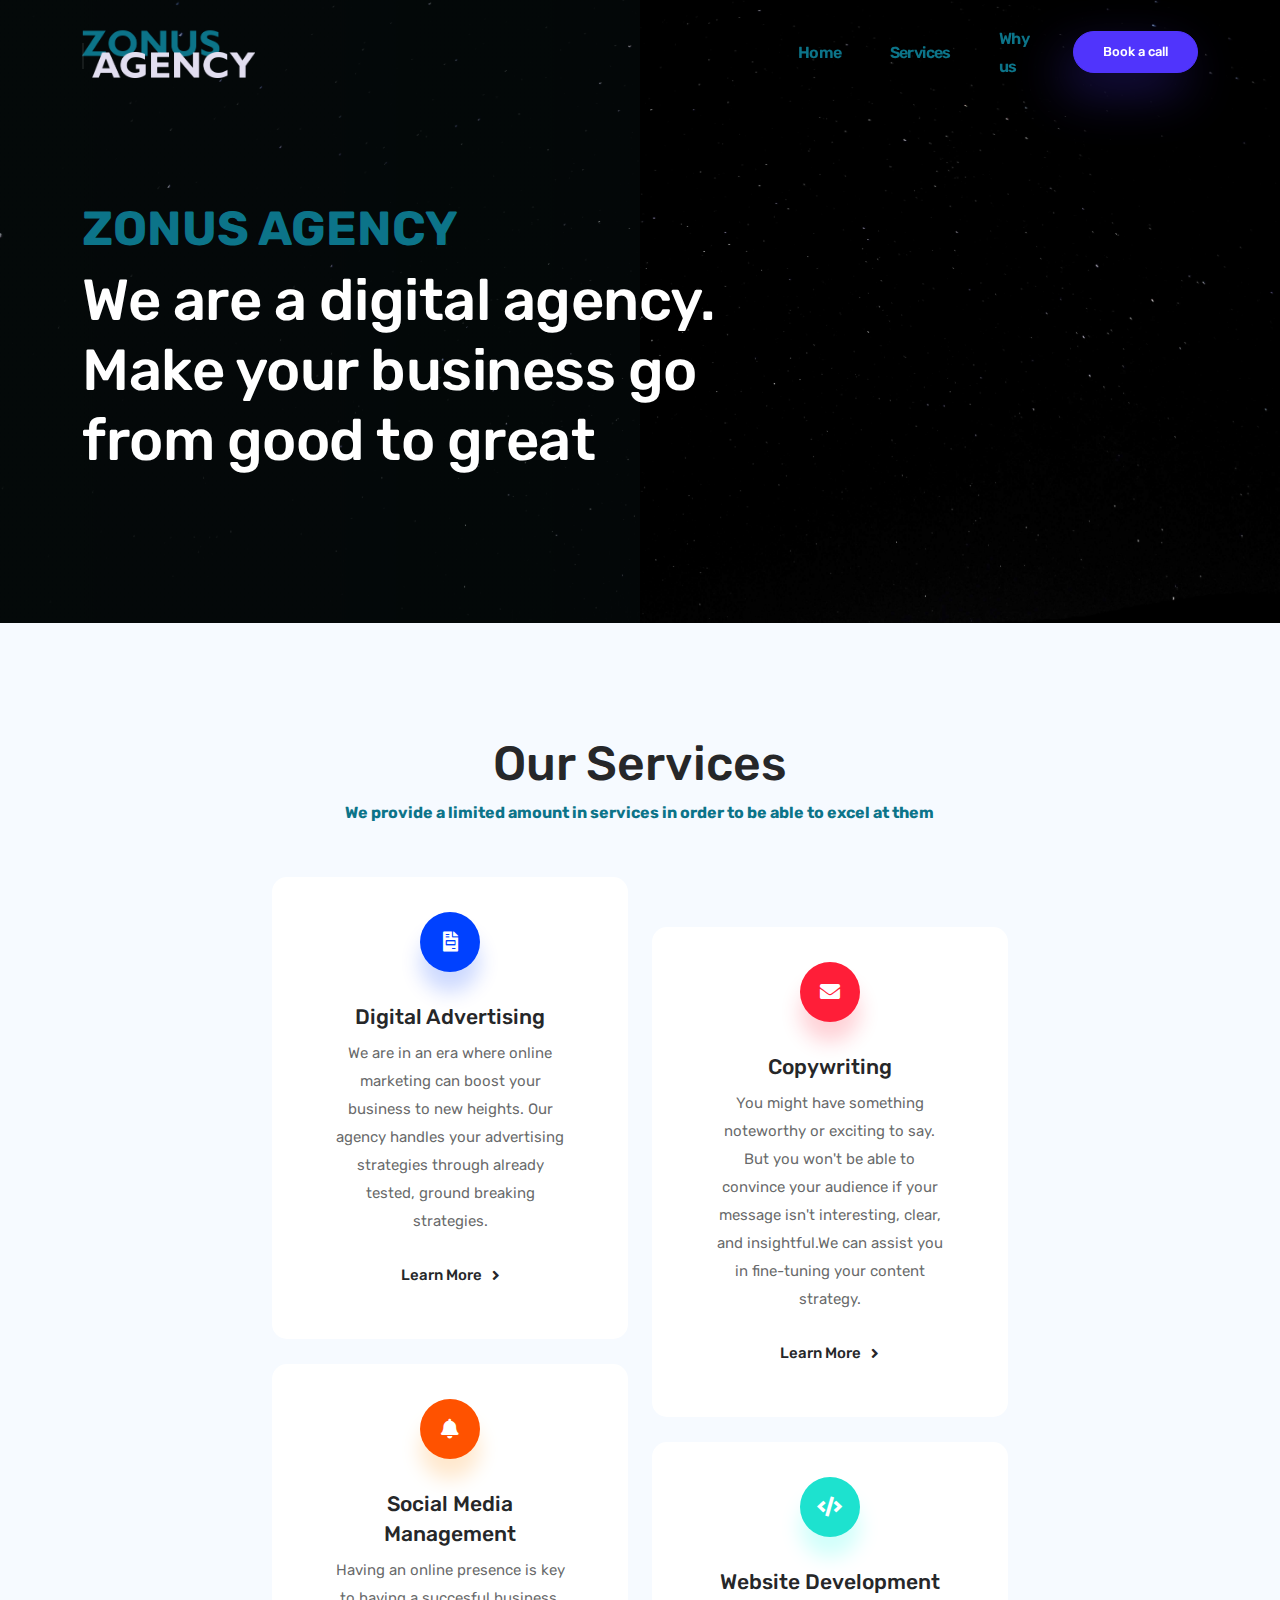
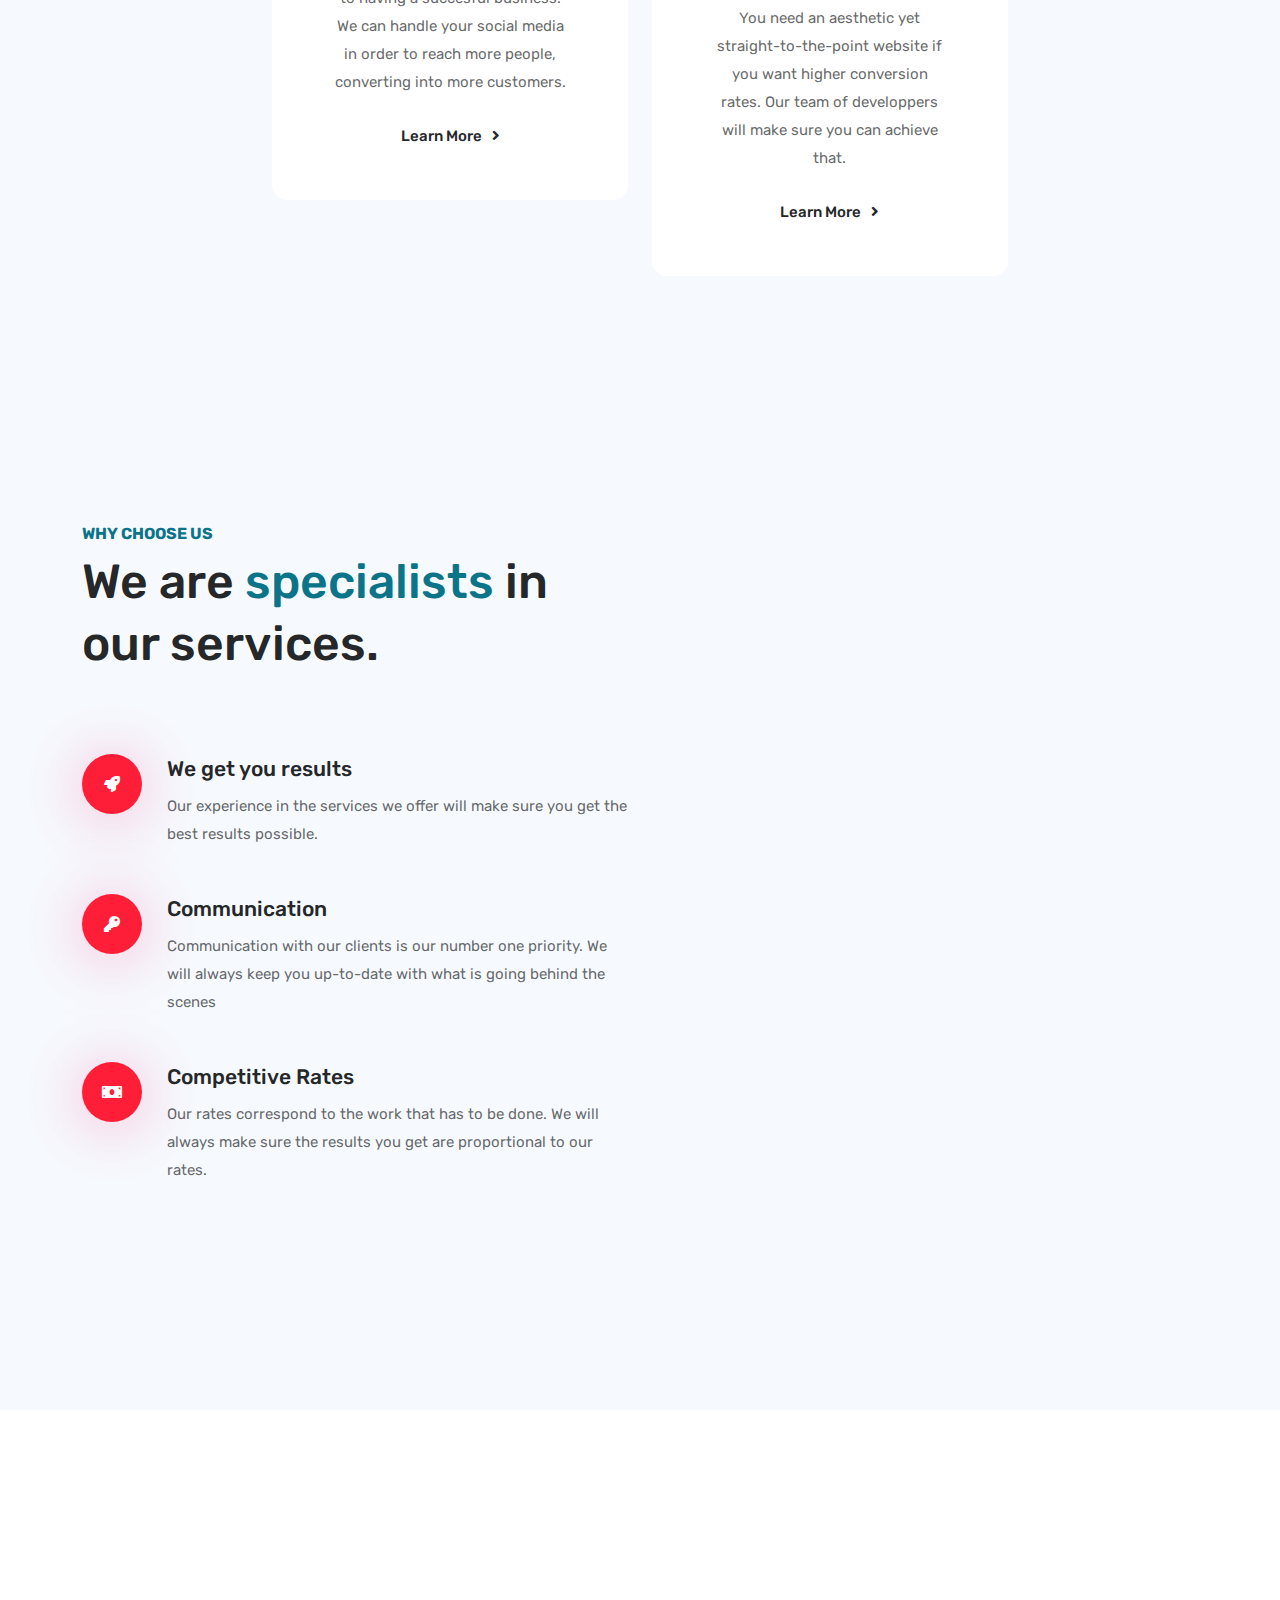
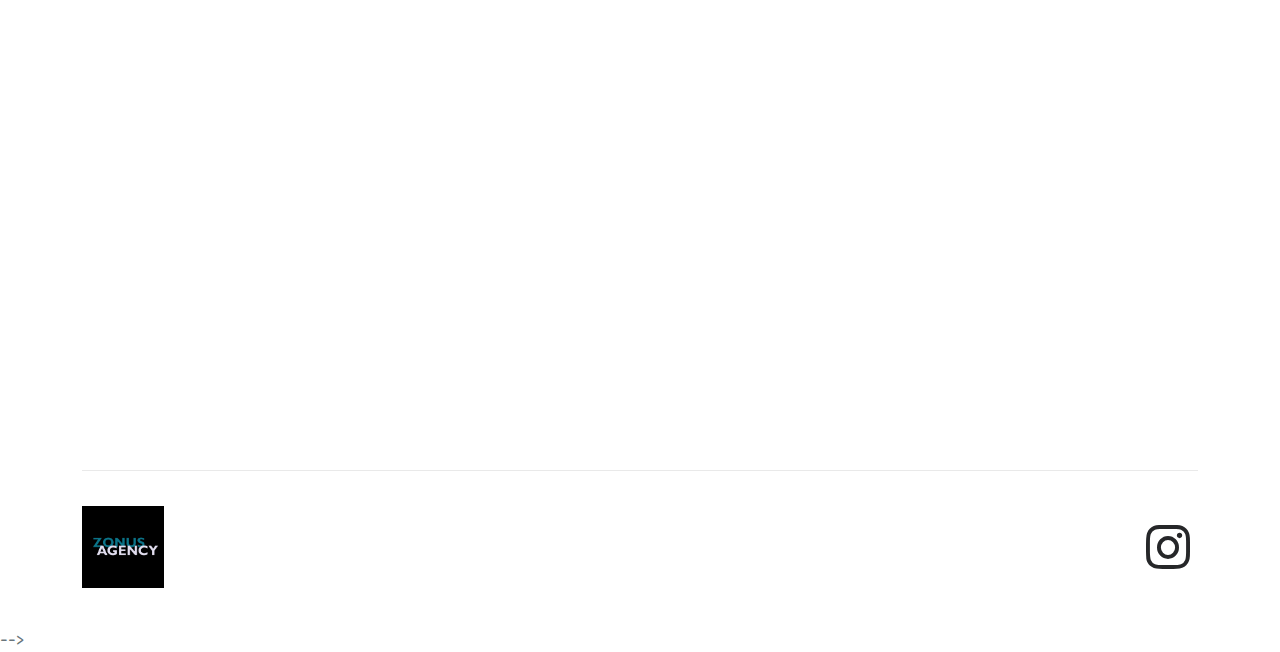
==== index.html @ febadd1a "index" ====
<!DOCTYPE html>
<html lang="en">



<head>
  <meta charset="UTF-8">
  <meta name="viewport" content="width=device-width, initial-scale=1.0">
  <meta http-equiv="X-UA-Compatible" content="ie=edge">
  <title>
    Zonus Agency
  </title>
  <link rel="shortcut icon" href="image/png/favicon.png" type="image/x-icon">
  
  <link rel="stylesheet" href="css/bootstrap.css">
  <link rel="stylesheet" href="fonts/icon-font/css/style.css">
  <link rel="stylesheet" href="fonts/typography-font/typo.css">
  <link rel="stylesheet" href="fonts/fontawesome-5/css/all.css">
  
  <link rel="stylesheet" href="plugins/aos/aos.min.css">
  <link rel="stylesheet" href="plugins/fancybox/jquery.fancybox.min.css">
  <link rel="stylesheet" href="plugins/nice-select/nice-select.min.css">
  <link rel="stylesheet" href="plugins/slick/slick.min.css">
  
  <link rel="stylesheet" href="plugins/theme-mode-switcher/switcher-panel.css">
  <link rel="stylesheet" href="css/main.css">
  
</head>

<body data-theme-mode-panel-active data-theme="light">
  <div class="site-wrapper overflow-hidden ">

    <header class="site-header site-header--menu-center dark-mode-texts dynamic-sticky-bg mt-3 mt-lg-0 site-header--absolute site-header--sticky">
      <div class="container">
        <nav class="navbar site-navbar">
          
          <div class="brand-logo">
            <a href="#start">
              
              
              <img src="image/png/ZonusProfile cozy.png" style="width: 25%;" alt="" class="dark-version-logo">
            </a>
          </div>
          <div class="menu-block-wrapper  menu-sep-left">
            <div class="menu-overlay"></div>
            <nav class="menu-block" id="append-menu-header">
              <div class="mobile-menu-head">
                <div class="go-back">
                  <i class="fa fa-angle-left"></i>
                </div>
                <div class="current-menu-title"></div>
                <div class="mobile-menu-close">&times;</div>
              </div>
              <ul class="site-menu-main">
                <li class="nav-item nav-item-has-children">
                  <a href="#start" class="nav-link-item drop-trigger">Home
                  </a>
                </li>
                <li class="nav-item nav-item-has-children">
                  <a href="#services" class="nav-link-item drop-trigger">Services
                  </a>

                </li>
                <li class="nav-item nav-item-has-children has-megamenu">
                  <a href="#whyus" class="nav-link-item drop-trigger">Why us
                  </a>
                </li>

              </ul>
            </nav>
          </div>
          <div class="header-btn ">
            <a class="btn btn btn-electric-violet-2 btn--header-inner text-white rounded-50 shadow--electric-violet-2-4 ms-auto ms-lg-4 d-none d-sm-flex" href="#calendly">
              Book a call
            </a>
          </div>
          
          <div class="mobile-menu-trigger">x
            <span></span>
          </div>
          
        </nav>
      </div>
    </header>
    
    
    
    <div class="welcome-area welcome-area--l4 bg-default dark-mode-texts" style="background-image: url(image/home-4/francesco-ungaro-jqKS0ET-wGE-unsplash.jpg);" id="start">
      <div class="container">
        <div class="row align-items-center justify-content-center justify-content-md-start">
          
          <div class="col-xxl-6 col-xl-7 col-lg-9 col-md-10">
            <div class="welcome-content welcome-content--l3">
              <h1 style="color:#0c7489 ;">ZONUS AGENCY</h1>

              <h2 class="welcome-content--l3__title">We are a digital agency. Make your business go from good to <span onmouseover="this.style.color='#0c7489';" onmouseout="this.style.color='';">great</span></h1>

              
            </div>
          </div>
          
        </div>
      </div>
    </div>
    
    
    <div class="service-area service-area--l4 bg-default-4" id="services">
      <div class="container">
        <div class="row justify-content-center">
          <div class="col-xxl-6 col-xl-7 col-md-9 col-sm-10">
            <div class="section-title section-title--l4 text-center">
              <h2 class="section-title__heading">Our Services</h2>
              <h6 style="color: #0c7489;">We provide a limited amount in services in order to be able to excel at them</h6>

            </div>
          </div>
        </div>
        <div class="row justify-content-center">
          <div class="col-xl-4 col-lg-6 col-md-6 col-sm-9 col-xs-10 ">
            
            <div class="card card--services-l4 text-center">
              <div class="card--services-l4__icon mx-auto bg-blue-ribbon-2 shadow--blue-ribbon-2">
                <i class="fa fa-file-invoice"></i>
              </div>
              <h3 class="card--services-l4__heading">Digital Advertising</h3>
              <p class="card--services-l4__content">We are in an era where online marketing can boost your business to new heights. Our agency handles your advertising strategies through already tested, ground breaking strategies.</p>
              <a class="btn-link mx-auto hover-text--blue-ribbon-2" href="#calendly">Learn More <i class="fa fa-angle-right"></i></a>
            </div>
            
            
            <div class="card card--services-l4 text-center">
              <div class="card--services-l4__icon mx-auto bg-orange shadow--orange">
                <i class="fa fa-bell"></i>
              </div>
              <h3 class="card--services-l4__heading">Social Media Management</h3>
              <p class="card--services-l4__content">Having an online presence is key to having a succesful business. We can handle your social media in order to reach more people, converting into more customers.</p>
              <a class="btn-link mx-auto hover-text--orange" href="#calendly">Learn More <i class="fa fa-angle-right"></i></a>
            </div>
            
          </div>
          <div class="col-xl-4 col-lg-6 col-md-6 col-sm-9 col-xs-10 mt-xl-7">
            
            <div class="card card--services-l4 text-center">
              <div class="card--services-l4__icon mx-auto bg-torch-red shadow--torch-red">
                <i class="fa fa-envelope"></i>
              </div>
              <h3 class="card--services-l4__heading">Copywriting</h3>
              <p class="card--services-l4__content">You might have something noteworthy or exciting to say. But you won't be able to convince your audience if your message isn't interesting, clear, and insightful.We can assist you in fine-tuning your content strategy.</p>
              <a class="btn-link mx-auto hover-text--torch-red" href="#calendly">Learn More <i class="fa fa-angle-right"></i></a>
            </div>
            
            
            <div class="card card--services-l4 text-center">
              <div class="card--services-l4__icon mx-auto bg-java-2 shadow--java-2">
                <i class="fa fa-code"></i>
              </div>
              <h3 class="card--services-l4__heading">Website Development</h3>
              <p class="card--services-l4__content">You need an aesthetic yet straight-to-the-point website if you want higher conversion rates. Our team of developpers will make sure you can achieve that.</p>
              <a class="btn-link mx-auto hover-text--java-2" href="#calendly">Learn More <i class="fa fa-angle-right"></i></a>
            </div>
            
          </div>

        </div>
      </div>
    </div>
    
    

    
    
    <div class="content-section content-section--l4-1 bg-default-4" id="whyus">
      <div class="container">
        <div class="row align-items-center justify-content-center">
          <div class="col-xxl-5 col-xl-6 col-lg-7 col-md-9 col-xs-11 order-2 order-lg-1">
            <div class="section-title section-title--l4 mb-0">
              <h6 style="color: #0c7489;">WHY CHOOSE US</h6>
              <h2 class="section-title__heading">We are <span style="color: #0c7489;">specialists </span>in our services.  </h2>
            </div>
            <div class="widgets">
              
              <div class="widgets__single d-flex">
                <div class="widgets__single__icon">
                  <i class="fa fa-rocket"></i>
                </div>
                <div class="widgets__single__content">
                  <h4 class="widgets__single__heading">We get you results</h4>
                  <p class="widgets__single__content">Our experience in the services we offer will make sure you get the best results possible.</p>
                </div>
              </div>
              
              
              <div class="widgets__single d-flex">
                <div class="widgets__single__icon">
                  <i class="fa fa-key"></i>
                </div>
                <div class="widgets__single__content">
                  <h4 class="widgets__single__heading">Communication</h4>
                  <p class="widgets__single__content">Communication with our clients is our number one priority. We will always keep you up-to-date with what is going behind the scenes</p>
                </div>
              </div>
              
              
              <div class="widgets__single d-flex">
                <div class="widgets__single__icon">
                  <i class="fa fa-money-bill"></i>
                </div>
                <div class="widgets__single__content">
                  <h4 class="widgets__single__heading">Competitive Rates</h4>
                  <p class="widgets__single__content">Our rates correspond to the work that has to be done. We will always make sure the results you get are proportional to our rates.</p>
                </div>
              </div>
              
            </div>
          </div>
          <div class="col-xxl-7 col-xl-6 col-lg-5 col-md-9 col-xs-10 order-1 order-lg-2">
            <div class="content-img content-img--l4-1">
              <img class="w-100" src="image/home-4/BCF8E757-7A6B-4BEB-B277-679407DFA2A6.jpg" alt="">
            </div>
          </div>
        </div>
      </div>
    </div>
    
    

    
    


<div class="calendly-inline-widget" data-url="https://calendly.com/zonus/30min?primary_color=0c7489" style="min-width:320px;height:630px;" id="calendly"></div>
<script type="text/javascript" src="https://assets.calendly.com/assets/external/widget.js" async></script>
    
    


    
    
    <footer class="footer-section footer-section--l4 position-relative bg-default">
      <div class="container">
        <div class="row justify-content-center">
          <div class="col-lg-12">
            <div class="footer-top border-bottom border-default-color-3 pb-5">
              <div class="row align-items-center justify-content-center">


              </div>
            </div>
            <div class="copyright-block copyright-block--l3">
              <div class="row  text-center align-items-center">
                <div class="col-xs-6 text-sm-start">
                  <img src="image/home-4/ZonusProfile copy.jpg" style="width: 15%;" alt="" class="light-version-logo">
                </div>
                <div class="col-xs-6 text-sm-end">
                  <ul class="footer-social-share footer-social-share--rounded">

                    <li>
                      <a href="https://www.instagram.com/ishaan.jose/">
                        <i class="fab fa-instagram"></i>
                      </a>
                    </li>

                  </ul>
                </div>
              </div>
            </div>
          </div>
        </div>
      </div>
    </footer>
    
  </div>
  
  <script src="plugins/jquery/jquery.min.js"></script>
  <script src="plugins/jquery/jquery-migrate.min.js"></script>
  <script src="js/bootstrap.bundle.js"></script>
  <script src="plugins/fancybox/jquery.fancybox.min.js"></script>
  <script src="plugins/nice-select/jquery.nice-select.min.js"></script>
  <script src="plugins/aos/aos.min.js"></script>
  <script src="plugins/counter-up/jquery.counterup.min.js"></script>
  <script src="plugins/counter-up/waypoints.min.js"></script>
  <script src="plugins/slick/slick.min.js"></script>
  <script src="plugins/skill-bar/skill.bars.jquery.js"></script>
  <script src="plugins/isotope/isotope.pkgd.min.js"></script>
  </script>-->
  
  <script src="js/menu.js"></script>
  <script src="js/custom.js"></script>
</body>



</html>
---- fonts/icon-font/css/style.css ----
/*--------------------------------

Grayic Web Font
Generated using nucleoapp.com

-------------------------------- */
@font-face {
  font-family: 'Grayic';
  src: url('../fonts/Grayic.eot');
  src: url('../fonts/Grayic.eot') format('embedded-opentype'), url('../fonts/Grayic.woff2') format('woff2'), url('../fonts/Grayic.woff') format('woff'), url('../fonts/Grayic.ttf') format('truetype'), url('../fonts/Grayic.svg') format('svg');
  font-weight: normal;
  font-style: normal;
}
/*------------------------
	base class definition
-------------------------*/
.icon {
  display: inline-block;
  font: normal normal normal 1em/1 'Grayic';
  speak: none;
  text-transform: none;
  /* Better Font Rendering */
  -webkit-font-smoothing: antialiased;
  -moz-osx-font-smoothing: grayscale;
}
/*------------------------
  change icon size
-------------------------*/
/* relative units */
.icon-sm {
  font-size: 0.8em;
}
.icon-lg {
  font-size: 1.2em;
}
/* absolute units */
.icon-16 {
  font-size: 16px;
}
.icon-32 {
  font-size: 32px;
}
/*----------------------------------
  add a square/circle background
-----------------------------------*/
.icon-bg-square,
.icon-bg-circle {
  padding: 0.35em;
  background-color: #eee;
}
.icon-bg-circle {
  border-radius: 50%;
}
/*------------------------------------
  use icons as list item markers
-------------------------------------*/
.icon-ul {
  padding-left: 0;
  list-style-type: none;
}
.icon-ul > li {
  display: flex;
  align-items: flex-start;
  line-height: 1.4;
}
.icon-ul > li > .icon {
  margin-right: 0.4em;
  line-height: inherit;
}
/*------------------------
  spinning icons
-------------------------*/
.icon-is-spinning {
  -webkit-animation: icon-spin 2s infinite linear;
  -moz-animation: icon-spin 2s infinite linear;
  animation: icon-spin 2s infinite linear;
}
@-webkit-keyframes icon-spin {
  0% {
    -webkit-transform: rotate(0deg);
  }
  100% {
    -webkit-transform: rotate(360deg);
  }
}
@-moz-keyframes icon-spin {
  0% {
    -moz-transform: rotate(0deg);
  }
  100% {
    -moz-transform: rotate(360deg);
  }
}
@keyframes icon-spin {
  0% {
    -webkit-transform: rotate(0deg);
    -moz-transform: rotate(0deg);
    -ms-transform: rotate(0deg);
    -o-transform: rotate(0deg);
    transform: rotate(0deg);
  }
  100% {
    -webkit-transform: rotate(360deg);
    -moz-transform: rotate(360deg);
    -ms-transform: rotate(360deg);
    -o-transform: rotate(360deg);
    transform: rotate(360deg);
  }
}
/*------------------------
  rotated/flipped icons
-------------------------*/
.icon-rotate-90 {
  filter: progid:DXImageTransform.Microsoft.BasicImage(rotation=1);
  -webkit-transform: rotate(90deg);
  -moz-transform: rotate(90deg);
  -ms-transform: rotate(90deg);
  -o-transform: rotate(90deg);
  transform: rotate(90deg);
}
.icon-rotate-180 {
  filter: progid:DXImageTransform.Microsoft.BasicImage(rotation=2);
  -webkit-transform: rotate(180deg);
  -moz-transform: rotate(180deg);
  -ms-transform: rotate(180deg);
  -o-transform: rotate(180deg);
  transform: rotate(180deg);
}
.icon-rotate-270 {
  filter: progid:DXImageTransform.Microsoft.BasicImage(rotation=3);
  -webkit-transform: rotate(270deg);
  -moz-transform: rotate(270deg);
  -ms-transform: rotate(270deg);
  -o-transform: rotate(270deg);
  transform: rotate(270deg);
}
.icon-flip-y {
  filter: progid:DXImageTransform.Microsoft.BasicImage(rotation=0);
  -webkit-transform: scale(-1, 1);
  -moz-transform: scale(-1, 1);
  -ms-transform: scale(-1, 1);
  -o-transform: scale(-1, 1);
  transform: scale(-1, 1);
}
.icon-flip-x {
  filter: progid:DXImageTransform.Microsoft.BasicImage(rotation=2);
  -webkit-transform: scale(1, -1);
  -moz-transform: scale(1, -1);
  -ms-transform: scale(1, -1);
  -o-transform: scale(1, -1);
  transform: scale(1, -1);
}
/*------------------------
	icons
-------------------------*/

.icon-tail-right::before {
  content: "\ea02";
}

.icon-tail-left::before {
  content: "\ea03";
}

.icon-small-up::before {
  content: "\ea04";
}

.icon-small-down::before {
  content: "\ea05";
}

.icon-small-right::before {
  content: "\ea06";
}

.icon-small-left::before {
  content: "\ea07";
}

.icon-triangle-right-17::before {
  content: "\ea08";
}

.icon-card-update::before {
  content: "\ea09";
}

.icon-tie-01::before {
  content: "\ea0a";
}

.icon-puzzle-10::before {
  content: "\ea0b";
}

.icon-plug::before {
  content: "\ea0c";
}

.icon-laptop-71::before {
  content: "\ea0d";
}

.icon-goal-65::before {
  content: "\ea0e";
}

.icon-handshake::before {
  content: "\ea0f";
}

.icon-archery-target::before {
  content: "\ea10";
}

.icon-connect::before {
  content: "\ea11";
}

.icon-bulb-63::before {
  content: "\ea12";
}

.icon-chess-knight::before {
  content: "\ea13";
}

.icon-shoe-woman::before {
  content: "\ea14";
}

.icon-plug-2::before {
  content: "\ea15";
}

.icon-roadmap::before {
  content: "\ea16";
}

.icon-roadmap-2::before {
  content: "\ea17";
}

.icon-cards::before {
  content: "\ea18";
}

.icon-cards-2::before {
  content: "\ea19";
}

.icon-mirror-2::before {
  content: "\ea1a";
}

.icon-layers-3::before {
  content: "\ea1b";
}

.icon-layers-3-2::before {
  content: "\ea1c";
}

.icon-code::before {
  content: "\ea1d";
}

.icon-code-2::before {
  content: "\ea1e";
}

.icon-code-editor::before {
  content: "\ea1f";
}

.icon-book-open-2::before {
  content: "\ea20";
}

.icon-app::before {
  content: "\ea21";
}

.icon-3d-model::before {
  content: "\ea22";
}

.icon-3d-model-2::before {
  content: "\ea23";
}

.icon-app-2::before {
  content: "\ea24";
}

.icon-apple::before {
  content: "\ea25";
}

.icon-android::before {
  content: "\ea26";
}

.icon-apple-2::before {
  content: "\ea27";
}

.icon-android-2::before {
  content: "\ea28";
}

.icon-palette::before {
  content: "\ea29";
}

.icon-palette-2::before {
  content: "\ea2a";
}

.icon-leaf-80::before {
  content: "\ea2b";
}

.icon-leaf-80-2::before {
  content: "\ea2c";
}

.icon-battery-83::before {
  content: "\ea2d";
}

.icon-battery-83-2::before {
  content: "\ea2e";
}

.icon-drop::before {
  content: "\ea2f";
}

.icon-drop-2::before {
  content: "\ea30";
}

.icon-popcorn::before {
  content: "\ea31";
}

.icon-bowling-pins::before {
  content: "\ea32";
}

.icon-popcorn-2::before {
  content: "\ea33";
}

.icon-bowling-pins-2::before {
  content: "\ea34";
}

.icon-theater::before {
  content: "\ea35";
}

.icon-theater-2::before {
  content: "\ea36";
}

.icon-music::before {
  content: "\ea37";
}

.icon-brush::before {
  content: "\ea38";
}

.icon-music-2::before {
  content: "\ea39";
}

.icon-brush-2::before {
  content: "\ea3a";
}

.icon-soup::before {
  content: "\ea3b";
}

.icon-soup-2::before {
  content: "\ea3c";
}

.icon-energy::before {
  content: "\ea3d";
}

.icon-energy-2::before {
  content: "\ea3e";
}

.icon-cupcake::before {
  content: "\ea3f";
}

.icon-cupcake-2::before {
  content: "\ea40";
}

.icon-watermelon::before {
  content: "\ea41";
}

.icon-watermelon-2::before {
  content: "\ea42";
}

.icon-opening-times::before {
  content: "\ea43";
}

.icon-mug::before {
  content: "\ea44";
}

.icon-pizza-slice::before {
  content: "\ea45";
}

.icon-opening-times-2::before {
  content: "\ea46";
}

.icon-mug-2::before {
  content: "\ea47";
}

.icon-pizza-slice-2::before {
  content: "\ea48";
}

.icon-bell-53::before {
  content: "\ea49";
}

.icon-bell-53-2::before {
  content: "\ea4a";
}

.icon-pin-3::before {
  content: "\ea4b";
}

.icon-pin-3-2::before {
  content: "\ea4c";
}

.icon-gps::before {
  content: "\ea4d";
}

.icon-gps-2::before {
  content: "\ea4e";
}

.icon-face-recognition::before {
  content: "\ea4f";
}

.icon-sound::before {
  content: "\ea50";
}

.icon-microphone::before {
  content: "\ea51";
}

.icon-business-agent::before {
  content: "\ea52";
}

.icon-cctv::before {
  content: "\ea53";
}

.icon-home::before {
  content: "\ea54";
}

.icon-office::before {
  content: "\ea55";
}

.icon-key::before {
  content: "\ea56";
}

.icon-handshake-2::before {
  content: "\ea57";
}

.icon-home-2::before {
  content: "\ea58";
}

.icon-cctv-2::before {
  content: "\ea59";
}

.icon-fav-property::before {
  content: "\ea5a";
}

.icon-fav-property-2::before {
  content: "\ea5b";
}

.icon-key-2::before {
  content: "\ea5c";
}

.icon-business-agent-2::before {
  content: "\ea5d";
}

.icon-bookmark-2::before {
  content: "\ea5e";
}

.icon-bookmark-2-2::before {
  content: "\ea5f";
}

.icon-pen-01::before {
  content: "\ea60";
}

.icon-pen-01-2::before {
  content: "\ea61";
}

.icon-hat-3::before {
  content: "\ea62";
}

.icon-hat-3-2::before {
  content: "\ea63";
}

.icon-tag::before {
  content: "\ea64";
}

.icon-tag-2::before {
  content: "\ea65";
}

.icon-gift-2::before {
  content: "\ea66";
}

.icon-gift-2-2::before {
  content: "\ea67";
}

.icon-receipt-list-43::before {
  content: "\ea68";
}

.icon-receipt-list-43-2::before {
  content: "\ea69";
}

.icon-maestro::before {
  content: "\ea6a";
}

.icon-maestro-2::before {
  content: "\ea6b";
}

.icon-cart-simple::before {
  content: "\ea6c";
}

.icon-cart-simple-2::before {
  content: "\ea6d";
}

.icon-bag-09::before {
  content: "\ea6e";
}

.icon-bag-09-2::before {
  content: "\ea6f";
}

.icon-bicep::before {
  content: "\ea70";
}

.icon-bicep-2::before {
  content: "\ea71";
}

.icon-cycling::before {
  content: "\ea72";
}

.icon-cycling-2::before {
  content: "\ea73";
}

.icon-distance::before {
  content: "\ea74";
}

.icon-distance-2::before {
  content: "\ea75";
}

.icon-trophy::before {
  content: "\ea76";
}

.icon-trophy-2::before {
  content: "\ea77";
}

.icon-cpu::before {
  content: "\ea78";
}

.icon-cpu-2::before {
  content: "\ea79";
}

.icon-voice-recognition::before {
  content: "\ea7a";
}

.icon-voice-recognition-2::before {
  content: "\ea7b";
}

.icon-phone-charging-3::before {
  content: "\ea7c";
}

.icon-phone-charging-3-2::before {
  content: "\ea7d";
}

.icon-phone-button::before {
  content: "\ea7e";
}

.icon-pc-monitor::before {
  content: "\ea7f";
}

.icon-headphones::before {
  content: "\ea80";
}

.icon-media-player::before {
  content: "\ea81";
}

.icon-screen-rotation::before {
  content: "\ea82";
}

.icon-screen-rotation-2::before {
  content: "\ea83";
}

.icon-headphones-2::before {
  content: "\ea84";
}

.icon-headphones-2-2::before {
  content: "\ea85";
}

.icon-headphones-2-3::before {
  content: "\ea86";
}

.icon-pc-monitor-2::before {
  content: "\ea87";
}

.icon-media-player-2::before {
  content: "\ea88";
}

.icon-touch-id::before {
  content: "\ea89";
}

.icon-touch-id-2::before {
  content: "\ea8a";
}

.icon-bike-bmx::before {
  content: "\ea8b";
}

.icon-bike-bmx-2::before {
  content: "\ea8c";
}

.icon-airplane::before {
  content: "\ea8d";
}

.icon-airplane-2::before {
  content: "\ea8e";
}

.icon-drink-2::before {
  content: "\ea8f";
}

.icon-drink-2-2::before {
  content: "\ea90";
}

.icon-verified::before {
  content: "\ea91";
}

.icon-verified-2::before {
  content: "\ea92";
}

.icon-at-sign::before {
  content: "\ea93";
}

.icon-at-sign-2::before {
  content: "\ea94";
}

.icon-zoom-2::before {
  content: "\ea95";
}

.icon-phone-2::before {
  content: "\ea96";
}

.icon-trash-simple::before {
  content: "\ea97";
}

.icon-simple-remove::before {
  content: "\ea98";
}

.icon-send-2::before {
  content: "\ea99";
}

.icon-signal-2::before {
  content: "\ea9a";
}

.icon-link-69::before {
  content: "\ea9b";
}

.icon-lock::before {
  content: "\ea9c";
}

.icon-unlocked::before {
  content: "\ea9d";
}

.icon-phone-2-2::before {
  content: "\ea9e";
}

.icon-fav-remove::before {
  content: "\ea9f";
}

.icon-chat-round::before {
  content: "\eaa0";
}

.icon-chat-46::before {
  content: "\eaa1";
}

.icon-chat-33::before {
  content: "\eaa2";
}

.icon-chat-45::before {
  content: "\eaa3";
}

.icon-attach-87::before {
  content: "\eaa4";
}

.icon-chart-bar-52::before {
  content: "\eaa5";
}

.icon-chat-round-content::before {
  content: "\eaa6";
}

.icon-check-2::before {
  content: "\eaa7";
}

.icon-pen::before {
  content: "\eaa8";
}

.icon-heart-2::before {
  content: "\eaa9";
}

.icon-fav-remove-2::before {
  content: "\eaaa";
}

.icon-ui-04::before {
  content: "\eaab";
}

.icon-phone-call::before {
  content: "\eaac";
}

.icon-lock-2::before {
  content: "\eaad";
}

.icon-unlocked-2::before {
  content: "\eaae";
}

.icon-heart-2-2::before {
  content: "\eaaf";
}

.icon-email-83::before {
  content: "\eab0";
}

.icon-pen-2::before {
  content: "\eab1";
}

.icon-check-2-2::before {
  content: "\eab2";
}

.icon-chat-round-2::before {
  content: "\eab3";
}

.icon-chat-round-content-2::before {
  content: "\eab4";
}

.icon-chat-33-2::before {
  content: "\eab5";
}

.icon-chat-45-2::before {
  content: "\eab6";
}

.icon-chart-bar-52-2::before {
  content: "\eab7";
}

.icon-bold-remove::before {
  content: "\eab8";
}

.icon-attach-87-2::before {
  content: "\eab9";
}

.icon-check-simple::before {
  content: "\eaba";
}

.icon-menu-dots::before {
  content: "\eabb";
}

.icon-settings-gear-64::before {
  content: "\eabc";
}

.icon-settings-gear-64-2::before {
  content: "\eabd";
}

.icon-settings::before {
  content: "\eabe";
}

.icon-settings-2::before {
  content: "\eabf";
}

.icon-trash::before {
  content: "\eac0";
}

.icon-time-3::before {
  content: "\eac1";
}

.icon-ui-04-2::before {
  content: "\eac2";
}

.icon-filter::before {
  content: "\eac3";
}

.icon-infinite::before {
  content: "\eac4";
}

.icon-infinite-2::before {
  content: "\eac5";
}

.icon-home-minimal::before {
  content: "\eac6";
}

.icon-home-minimal-2::before {
  content: "\eac7";
}

.icon-filter-2::before {
  content: "\eac8";
}

.icon-cloud-25::before {
  content: "\eaca";
}

.icon-cloud-25-2::before {
  content: "\eacb";
}

.icon-single-02::before {
  content: "\eacc";
}

.icon-single-02-2::before {
  content: "\eacd";
}

.icon-users-wm::before {
  content: "\eace";
}

.icon-users-wm-2::before {
  content: "\eacf";
}

.icon-camera-flash::before {
  content: "\ead0";
}

.icon-camera-flash-2::before {
  content: "\ead1";
}

.icon-ic_file_download_48px::before {
  content: "\ead2";
}

.icon-ic_thumb_up_48px::before {
  content: "\ead3";
}

.icon-ic_thumb_down_48px::before {
  content: "\ead4";
}

.icon-hourglass::before {
  content: "\ead5";
}

.icon-hourglass-2::before {
  content: "\ead6";
}

.icon-time-3-2::before {
  content: "\ead7";
}

.icon-time-3-3::before {
  content: "\ead8";
}

.icon-chat-46-2::before {
  content: "\ead9";
}

.icon-laptop-1::before {
  content: "\eada";
}

.icon-laptop-1-2::before {
  content: "\eadb";
}

.icon-grid-45::before {
  content: "\eadc";
}

.icon-grid-45-2::before {
  content: "\eadd";
}

.icon-layout-11::before {
  content: "\eade";
}

.icon-layout-11-2::before {
  content: "\eadf";
}

.icon-sidebar::before {
  content: "\eae0";
}

.icon-sidebar-2::before {
  content: "\eae1";
}

.icon-email-84::before {
  content: "\eae2";
}

.icon-email-84-2::before {
  content: "\eae3";
}

.icon-menu-right::before {
  content: "\eae4";
}

.icon-menu-left::before {
  content: "\eae5";
}

.icon-menu-34::before {
  content: "\eae6";
}

.icon-menu-dots-2::before {
  content: "\eae7";
}

.icon-minimal-left::before {
  content: "\eae8";
}

.icon-minimal-right::before {
  content: "\eae9";
}

.icon-stre-right::before {
  content: "\eaea";
}

.icon-stre-left::before {
  content: "\eaeb";
}

.icon-menu-left-2::before {
  content: "\eaec";
}

.icon-menu-right-2::before {
  content: "\eaed";
}

.icon-menu-34-2::before {
  content: "\eaee";
}

.icon-triangle-right-17-2::before {
  content: "\eaef";
}

.icon-puzzle-10-2::before {
  content: "\eaf0";
}

.icon-logo-facebook::before {
  content: "\eaf1";
}

.icon-logo-twitter::before {
  content: "\eaf2";
}

.icon-logo-linkedin::before {
  content: "\eaf3";
}

.icon-logo-pinterest::before {
  content: "\eaf4";
}

.icon-instant-camera-2::before {
  content: "\eaf5";
}

.icon-logo-instagram::before {
  content: "\eaf6";
}

.icon-logo-dribbble::before {
  content: "\eaf7";
}

.icon-logo-skype::before {
  content: "\eaf8";
}

.icon-logo-messenger::before {
  content: "\eaf9";
}

.icon-logo-slack::before {
  content: "\eafa";
}
---- fonts/typography-font/typo.css ----
@font-face {
    font-family: 'DM Sans';
    src: url('DMSans-BoldItalic.html');
    src: url('DMSans-BoldItalicd41d.html?#iefix') format('embedded-opentype'),
        url('DMSans-BoldItalic-2.html') format('woff2'),
        url('DMSans-BoldItalic-3.html') format('woff'),
        url('DMSans-BoldItalic-4.html') format('truetype');
    font-weight: 700;
    font-style: italic;
}

@font-face {
    font-family: 'DM Sans';
    src: url('DMSans-Italic.html');
    src: url('DMSans-Italicd41d.html?#iefix') format('embedded-opentype'),
        url('DMSans-Italic-2.html') format('woff2'),
        url('DMSans-Italic-3.html') format('woff'),
        url('DMSans-Italic-4.html') format('truetype');
    font-weight: 400;
    font-style: italic;
}

@font-face {
    font-family: 'DM Sans';
    src: url('DMSans-MediumItalic.html');
    src: url('DMSans-MediumItalicd41d.html?#iefix') format('embedded-opentype'),
        url('DMSans-MediumItalic-2.html') format('woff2'),
        url('DMSans-MediumItalic-3.html') format('woff'),
        url('DMSans-MediumItalic-4.html') format('truetype');
    font-weight: 500;
    font-style: italic;
}

@font-face {
    font-family: 'DM Sans';
    src: url('DMSans-Regular.html');
    src: url('DMSans-Regulard41d.html?#iefix') format('embedded-opentype'),
        url('DMSans-Regular-2.html') format('woff2'),
        url('DMSans-Regular-3.html') format('woff'),
        url('DMSans-Regular-4.html') format('truetype');
    font-weight: 400;
    font-style: normal;
}

@font-face {
    font-family: 'DM Sans';
    src: url('DMSans-Bold.html');
    src: url('DMSans-Boldd41d.html?#iefix') format('embedded-opentype'),
        url('DMSans-Bold-2.html') format('woff2'),
        url('DMSans-Bold-3.html') format('woff'),
        url('DMSans-Bold-4.html') format('truetype');
    font-weight: 700;
    font-style: normal;
}

@font-face {
    font-family: 'DM Sans';
    src: url('DMSans-Medium.html');
    src: url('DMSans-Mediumd41d.html?#iefix') format('embedded-opentype'),
        url('DMSans-Medium-2.html') format('woff2'),
        url('DMSans-Medium-3.html') format('woff'),
        url('DMSans-Medium-4.html') format('truetype');
    font-weight: 500;
    font-style: normal;
}
---- plugins/theme-mode-switcher/switcher-panel.css ----
/*=== Media Query ===*/
.theme-mode-panel-open .mode-switcher-panel-wrapper {
  transform: translate(0);
}

.mode-switcher-panel-wrapper {
  transition: .4s;
}

.mode-switcher-panel {
  box-shadow: 0 22px 34px rgba(22, 28, 45, 0.18);
  border: transparent;
  background-color: #495fef;
  max-width: 185px;
  padding-left: 13px;
  padding-right: 13px;
  padding-top: 15px;
  padding-bottom: 15px;
  text-align: center;
  border-bottom-left-radius: 25px;
}

.mode-switcher-panel .text {
  color: #ffffff;
  font-size: 13px;
  font-weight: 700;
  letter-spacing: -0.09px;
  line-height: 26px;
  padding-bottom: 8px;
  display: inline-flex;
}

.mode-switcher-panel .buttons {
  box-shadow: 0 12px 34px rgba(22, 28, 45, 0.2);
  border-radius: 33px;
  background-color: #ffffff;
  overflow: hidden;
  display: flex;
  max-width: 153px;
}

.mode-switcher-panel .buttons button {
  background: transparent;
  border: none;
  width: 50%;
  font-size: 11px;
  font-weight: 700;
  height: 42px;
  padding-left: 15px;
  padding-right: 15px;
  letter-spacing: 1.38px;
  text-transform: uppercase;
}

.mode-switcher-panel .buttons button:focus {
  box-shadow: none;
  outline: none;
}

.mode-switcher-panel .buttons button.active {
  background-color: #ced4e7;
}

.mode-switcher-panel .switcher-minimize-button {
  width: 30px;
  height: 50px;
  display: flex;
  align-items: center;
  justify-content: center;
  border: 0;
  background: #495fef;
  color: #fff;
  font-size: 30px;
  position: absolute;
  left: 1px;
  top: 0;
  border-top-left-radius: 10px;
  border-bottom-left-radius: 10px;
  transform: translateX(-100%);
}

.mode-switcher-panel .switcher-minimize-button i {
  font-size: inherit;
  pointer-events: none;
  transition: .4s;
}

.mode-switcher-panel .switcher-minimize-button:focus {
  box-shadow: none;
  outline: none;
}

.mode-switcher-panel .switcher-minimize-button.open i {
  transform: scaleX(-1);
}

.position-fixed-right {
  position: fixed;
  right: 0;
  transform: translateX(100%);
  top: 30%;
  z-index: 99;
}
---- css/main.css ----
@import url("https://fonts.googleapis.com/css2?family=Rubik:ital,wght@0,300;0,400;0,500;0,600;0,700;0,800;0,900;1,300;1,400;1,500;1,600;1,700;1,800;1,900&amp;display=swap");

.dark-mode-texts {
  --bg: #19191b;
  --bg-2: #19191b;
  --bg-3: #19191b;
  --bg-4: #19191b;
  --bg-5: #19191b;
  --bg-6: #19191b;
  --bg-7: #19191b;
  --bg-8: #19191b;
  --bg-9: #19191b;
  --color-headings: #fff;
  --color-headings-2: #fff;
  --color-headings-3: #fff;
  --color-texts: rgba(255, 255, 255, 0.7);
  --color-texts-2: rgba(255, 255, 255, 1);
  --color-texts-3: rgba(255, 255, 255, 0.7);
  --border-color: rgba(255, 255, 255, 0.08);
  --border-color-2: rgba(255, 255, 255, 0.08);
  --border-color-3: rgba(255, 255, 255, 0.08);
  --border-color-4: rgba(255, 255, 255, 0.08);
  --border-color-5: rgba(255, 255, 255, 0.08);
  --border-color-6: rgba(255, 255, 255, 0.08);
}

body[data-theme='light'] {
  --bg: #fff;
  --bg-2: #f8f9fc;
  --bg-3: #f3f4f6;
  --bg-4: rgba(169, 210, 255, 0.1);
  --bg-5: #f2f5fb;
  --bg-6: #f9fafc;
  --bg-7: #fdfdfd;
  --bg-8: #e6f8f9;
  --bg-9: rgba(230, 248, 249, 0.4);
  --color-headings: #25373f;
  --color-headings-2: #262729;
  --color-headings-3: #000;
  --color-texts: rgba(37, 55, 63, 0.7);
  --color-texts-2: #3b4656;
  --color-texts-3: rgba(38, 39, 41, 0.7);
  --border-color: rgba(128, 138, 142, 0.2);
  --border-color-2: rgba(37, 55, 63, 0.1);
  --border-color-3: rgba(38, 39, 41, 0.1);
  --border-color-4: rgba(181, 181, 181, 0.2);
  --border-color-5: rgba(38, 39, 41, 0.3);
  --border-color-6: rgba(130, 130, 136, 0.3);
}

body {
  --bg: #fff;
  --bg-2: #f8f9fc;
  --bg-3: #f3f4f6;
  --bg-4: rgba(169, 210, 255, 0.1);
  --bg-5: #f2f5fb;
  --bg-6: #f9fafc;
  --bg-7: #fdfdfd;
  --bg-8: #e6f8f9;
  --bg-9: rgba(230, 248, 249, 0.4);
  --color-headings: #25373f;
  --color-headings-2: #262729;
  --color-headings-3: #000;
  --color-texts: rgba(37, 55, 63, 0.7);
  --color-texts-2: #3b4656;
  --color-texts-3: rgba(38, 39, 41, 0.7);
  --border-color: rgba(128, 138, 142, 0.2);
  --border-color-2: rgba(37, 55, 63, 0.1);
  --border-color-3: rgba(38, 39, 41, 0.1);
  --border-color-4: rgba(181, 181, 181, 0.2);
  --border-color-5: rgba(38, 39, 41, 0.3);
  --border-color-6: rgba(130, 130, 136, 0.3);
}

p {
  color: var(--color-texts);
}

.light-version-logo {
  display: none;
}

.dark-version-logo {
  display: none;
}

.dark-mode-texts .dark-version-logo {
  display: block;
}

body[data-theme='light'] .light-version-logo {
  display: block;
}

body[data-theme='light'] .dark-version-logo {
  display: none;
}

body[data-theme='light'] .dark-mode-texts .dark-version-logo {
  display: block;
}

.bg-default {
  background: var(--bg);
}

.bg-default-4 {
  background: var(--bg-4);
}

.border-default-color-3 {
  border-color: var(--border-color-3) !important;
}

.rounded-50 {
  border-radius: 50px !important;
}

.bg-default-4 {
  background-color: var(--bg-4);
}

.shadow--electric-violet-2-4 {
  box-shadow: -12px 20px 50px rgba(80, 52, 252, 0.3);
}

.shadow--blue-ribbon-2 {
  box-shadow: 0 20px 20px rgba(0, 65, 255, 0.2);
}

.shadow--orange {
  box-shadow: 0 20px 20px #ffe8cd;
}

.shadow--torch-red {
  box-shadow: 0 20px 20px rgba(255, 30, 56, 0.2);
}

.shadow--java-2 {
  box-shadow: 0 20px 20px #d1fffb;
}

.hover-text--blue-ribbon-2:hover,
a.hover-text--blue-ribbon-2:hover {
  color: #0041ff;
}

.hover-text--orange:hover,
a.hover-text--orange:hover {
  color: #ff5200;
}

.hover-text--torch-red:hover,
a.hover-text--torch-red:hover {
  color: #ff1e38;
}

.hover-text--java-2:hover,
a.hover-text--java-2:hover {
  color: #1de2cf;
}

.btn {
  border-radius: 3px;
  font-size: 15px;
  font-weight: 500;
  height: 50px;
  min-width: 137px;
  line-height: 28px;
  padding: 5px;
  display: inline-flex;
  align-items: center;
  justify-content: center;
}

.btn.btn--header-inner {
  min-width: 125px;
  height: 42px;
  font-size: 13px;
  font-weight: 500;
  letter-spacing: normal;
}

.btn-link {
  font-size: 16px;
  font-weight: 400;
  letter-spacing: normal;
  line-height: 28px;
  padding: 0;
  margin: 0;
  width: -webkit-fit-content;
  width: -moz-fit-content;
  width: fit-content;
}

.btn-electric-violet-2 {
  color: #fff;
  background-color: #5034fc;
  border-color: #5034fc;
}

.btn-electric-violet-2:hover {
  color: #fff;
  background-color: #442cd6;
  border-color: #402aca;
}

.btn-electric-violet-2:focus {
  color: #fff;
  background-color: #442cd6;
  border-color: #402aca;
  box-shadow: 0 0 0 0.2rem rgba(106, 82, 252, 0.5);
}

.btn-electric-violet-2:active {
  color: #fff;
  background-color: #402aca;
  border-color: #3c27bd;
}

.btn-electric-violet-2:active:focus {
  box-shadow: 0 0 0 0.2rem rgba(106, 82, 252, 0.5);
}

.btn-electric-violet-2:disabled {
  color: #fff;
  background-color: #5034fc;
  border-color: #5034fc;
}

.promo--l6-newsletter input:placeholder {
  color: #fff !important;
  border-radius: 56px;
  background-color: #fd5284;
}

.site-navbar {
  display: flex;
  position: relative;
  flex-wrap: wrap;
  align-items: center;
  justify-content: space-between;
}

@media (min-width: 992px) {
  .site-navbar {
    flex-flow: row nowrap;
    justify-content: flex-start;
    padding-top: 0px;
  }
}

.site-navbar .menu-block-wrapper {
  flex-grow: 1;
  align-items: center;
}

@media (min-width: 992px) {
  .site-navbar .menu-block-wrapper {
    display: flex !important;
    flex-basis: auto;
  }
}

.site-header--absolute {
  position: absolute;
  top: 0;
  left: 0;
  width: 100%;
  z-index: 999;
}

.site-header--sticky:not(.mobile-sticky-enable) {
  position: absolute !important;
  top: 0;
  right: 0;
  width: 100%;
  z-index: 999;
}

@media (min-width: 992px) {
  .site-header--sticky:not(.mobile-sticky-enable) {
    position: fixed !important;
    transition: 0.4s;
  }
}

.site-header--menu-center .container {
  position: relative;
}

.site-header--menu-center .menu-block-wrapper {
  position: static;
}

@media (min-width: 992px) {
  .site-header--menu-center .menu-block {
    margin-left: auto;
    margin-right: auto;
  }
}

.menu-block-wrapper {
  position: relative;
}

.site-menu-main {
  margin-bottom: 0;
  padding-left: 0;
}

@media (min-width: 992px) {
  .site-menu-main {
    display: flex;
    margin-bottom: 0;
    padding-left: 0;
  }
}

.site-menu-main li {
  list-style: none;
}

.site-menu-main a {
  text-decoration: none;
}

.site-menu-main .nav-item {
  display: inherit;
}

.site-menu-main .nav-link-item {
  color: #0c7489;
  font-size: 16px;
  font-weight: 600;
  font-style: normal;
  letter-spacing: -0.6px;
  line-height: 1.75;
  position: relative;
}

@media (min-width: 992px) {
  .site-menu-main .nav-link-item {
    padding-top: 25px !important;
    padding-bottom: 23px !important;
    padding-left: 18px !important;
    padding-right: 18px !important;
  }
}

@media (min-width: 1200px) {
  .site-menu-main .nav-link-item {
    padding-top: 25px !important;
    padding-bottom: 23px !important;
    padding-left: 24px !important;
    padding-right: 24px !important;
  }
}

@media (min-width: 992px) {
  li.nav-item-has-children:not(.has-megamenu) {
    position: relative;
  }
}

.mobile-menu-head,
.mobile-menu-trigger {
  display: none;
}

@media (max-width: 991px) {
  .site-header .mobile-menu-trigger {
    display: flex;
    height: 30px;
    width: 30px;
    margin-left: 15px;
    cursor: pointer;
    align-items: center;
    justify-content: center;
  }

  .site-header .mobile-menu-trigger span {
    display: block;
    height: 2px;
    background-color: var(--color-headings-2);
    width: 24px;
    position: relative;
  }

  .site-header .mobile-menu-trigger span:before,
  .site-header .mobile-menu-trigger span:after {
    content: "";
    position: absolute;
    left: 0;
    width: 100%;
    height: 100%;
    background-color: var(--color-headings-2);
  }

  .dark-mode-texts .mobile-menu-trigger span {
    background-color: #fff;
  }

  .dark-mode-texts .mobile-menu-trigger span:before,
  .dark-mode-texts .mobile-menu-trigger span:after {
    background-color: #fff;
  }

  .site-header .mobile-menu-trigger span:before {
    top: -6px;
  }

  .site-header .mobile-menu-trigger span:after {
    top: 6px;
  }

  .site-header .menu-block {
    position: fixed;
    width: 320px;
    background-color: #ffffff;
    left: 0;
    top: 0;
    height: 100%;
    overflow: hidden;
    transform: translate(-100%);
    transition: all 0.5s ease;
    z-index: 1099;
  }

  .site-menu-main>li {
    line-height: 1;
    margin: 0;
    display: block;
  }

  .site-menu-main>li>a {
    line-height: 50px;
    padding-left: 10px;
    padding-right: 10px;
    padding-top: 15px;
    padding-bottom: 15px;
    display: flex;
    align-items: center;
    border-bottom: 1px solid rgba(0, 0, 0, 0.1);
  }
}

@media (max-width: 991px) and (min-width: 992px) {
  .site-menu-main>li>a {
    display: block;
  }
}

@media (max-width: 991px) {
  .site-header .menu-block .mobile-menu-head {
    display: flex;
    border-bottom: 1px solid rgba(0, 0, 0, 0.1);
    justify-content: space-between;
    align-items: center;
    position: relative;
    z-index: 501;
    position: -webkit-sticky;
    position: sticky;
    background-color: #ffffff;
    top: 0;
  }

  .site-header .menu-block .mobile-menu-head .go-back {
    height: 50px;
    width: 50px;
    border-right: 1px solid rgba(0, 0, 0, 0.1);
    cursor: pointer;
    line-height: 50px;
    text-align: center;
    color: #000000;
    font-size: 16px;
    display: none;
  }

  .site-header .menu-block .mobile-menu-head .current-menu-title {
    font-size: 15px;
    font-weight: 500;
    color: #000000;
    visibility: hidden;
  }

  .site-header .menu-block .mobile-menu-head .mobile-menu-close {
    height: 50px;
    width: 50px;
    border-left: 1px solid rgba(0, 0, 0, 0.1);
    cursor: pointer;
    line-height: 50px;
    text-align: center;
    color: #000000;
    font-size: 25px;
  }

  .site-header .menu-block .site-menu-main {
    height: 100%;
    overflow-x: hidden;
    overflow-y: auto;
  }

  .menu-overlay {
    position: fixed;
    background-color: rgba(0, 0, 0, 0.5);
    left: 0;
    top: 0;
    width: 100%;
    height: 100%;
    z-index: 1098;
    visibility: hidden;
    opacity: 0;
    transition: all 0.5s ease;
  }
}

@media (min-width: 992px) {
  .site-menu-main a {
    display: flex;
    align-items: center;
  }
}

@media (min-width: 1200px) and (min-width: 992px) {
  .site-header--menu-center .menu-block-wrapper {
    margin-left: auto;
    margin-right: auto;
  }
}

.nav-item-has-children a {
  display: flex;
  justify-content: space-between;
}

.card--services-l4 {
  border: none;
  padding-top: 35px;
  padding-left: 30px;
  padding-right: 30px;
  padding-bottom: 51px;
  margin-bottom: 25px;
  border-radius: 15px;
  transition: 0.4s;
}

@media (min-width: 576px) {
  .card--services-l4 {
    padding-left: 60px;
    padding-right: 60px;
  }
}

@media (min-width: 768px) {
  .card--services-l4 {
    padding-left: 30px;
    padding-right: 30px;
  }
}

@media (min-width: 992px) {
  .card--services-l4 {
    padding-left: 60px;
    padding-right: 60px;
  }
}

.card--services-l4__icon {
  min-width: 60px;
  max-width: 60px;
  min-height: 60px;
  max-height: 60px;
  border-radius: 50%;
  display: flex;
  align-items: center;
  justify-content: center;
  font-size: 20px;
  font-weight: 400;
  color: #fff;
  margin-bottom: 30px;
}

.card--services-l4__heading {
  font-size: 21px;
  font-weight: 500;
  letter-spacing: normal;
  line-height: 30px;
  color: #262729;
}

.card--services-l4__content {
  font-size: 15px;
  font-weight: 400;
  letter-spacing: normal;
  line-height: 1.86666;
  margin-bottom: 26px;
  color: rgba(38, 39, 41, 0.7);
}

.card--services-l4 .btn-link {
  font-size: 15px;
  font-weight: 500;
  font-style: normal;
  letter-spacing: normal;
  line-height: 26px;
  display: flex;
  align-items: center;
  color: #262729;
  transition: 0.4s;
}

.card--services-l4 .btn-link i {
  margin-left: 10px;
}

.card--services-l4:hover {
  box-shadow: 0 10px 30px rgba(0, 0, 0, 0.08);
}

.widgets__single {
  margin-bottom: 30px;
}

.widgets__single__heading {
  font-size: 21px;
  font-weight: 500;
  letter-spacing: normal;
  line-height: 30px;
  color: var(--color-headings-2);
}

.widgets__single__icon {
  min-width: 60px;
  max-width: 60px;
  min-height: 60px;
  max-height: 60px;
  border-radius: 50%;
  background-color: #ff1e38;
  color: #fff;
  display: flex;
  align-items: center;
  justify-content: center;
  margin-right: 25px;
  box-shadow: 0 4px 65px rgba(249, 58, 112, 0.4);
}

.widgets__single__content {
  font-size: 15px;
  font-weight: 400;
  letter-spacing: normal;
  line-height: 28px;
  color: var(--color-texts-3);
}

.footer-social-share {
  padding-top: 11px;
  padding-bottom: 30px;
}

.footer-social-share--rounded {
  display: inline-flex;
  list-style: none;
  margin: 0 -10px;
  padding: 0;
}

.footer-social-share--rounded>li {
  padding: 0 10px;
}

.footer-social-share--rounded a {
  min-width: 60px;
  min-height: 60px;
  border-radius: 500px;
  color: var(--color-headings-2);
  font-size: 50px;
  display: inline-flex;
  align-items: center;
  justify-content: center;
  transition: 0.4s;
}

.footer-social-share--rounded a:hover {
  box-shadow: 10px 20px 30px rgba(253, 52, 110, 0.25);
  background-color: #0c7489;
  color: #fff;
}

.copyright-block--l3 {
  padding-top: 35px;
  padding-bottom: 40px;
}

.section-title__heading {
  font-weight: 500;
  letter-spacing: -2px;
  line-height: 1.1;
  font-size: 35px;
}

@media (min-width: 576px) {
  .section-title__heading {
    font-size: 40px;
  }
}

@media (min-width: 768px) {
  .section-title__heading {
    font-size: 50px;
  }
}

@media (min-width: 992px) {
  .section-title__heading {
    font-size: 60px;
  }
}

.section-title--l4 .section-title__heading {
  font-size: 32px;
  font-weight: 500;
  letter-spacing: normal;
  line-height: 1.3;
  color: var(--color-headings-2);
}

@media (min-width: 768px) {
  .section-title--l4 .section-title__heading {
    font-size: 38px;
  }
}

@media (min-width: 992px) {
  .section-title--l4 .section-title__heading {
    font-size: 48px;
  }
}

.widgets__single {
  margin-bottom: 30px;
}

.widgets__single__heading {
  font-size: 21px;
  font-weight: 500;
  letter-spacing: normal;
  line-height: 30px;
  color: var(--color-headings-2);
}

.widgets__single__icon {
  min-width: 60px;
  max-width: 60px;
  min-height: 60px;
  max-height: 60px;
  border-radius: 50%;
  background-color: #ff1e38;
  color: #fff;
  display: flex;
  align-items: center;
  justify-content: center;
  margin-right: 25px;
  box-shadow: 0 4px 65px rgba(249, 58, 112, 0.4);
}

.widgets__single__content {
  font-size: 15px;
  font-weight: 400;
  letter-spacing: normal;
  line-height: 28px;
  color: var(--color-texts-3);
}

.welcome-content--l3 {
  margin-bottom: 40px;
  margin-top: 0;
}

@media (min-width: 768px) {
  .welcome-content--l3 {
    margin-top: 30px;
    margin-bottom: 40px;
  }
}

@media (min-width: 992px) {
  .welcome-content--l3 {
    margin-top: 0;
  }
}

.welcome-content--l3__title {
  font-size: 38px;
  font-weight: 500;
  letter-spacing: -0.5px;
  line-height: 1.2068;
  margin-bottom: 21px;
}

@media (min-width: 768px) {
  .welcome-content--l3__title {
    font-size: 48px;
  }
}

@media (min-width: 992px) {
  .welcome-content--l3__title {
    font-size: 58px;
  }
}

.welcome-area--l4 {
  padding-top: 100px;
  padding-bottom: 20px;
  position: relative;
  background-repeat: no-repeat;
  background-size: cover;
  background-position: top center;
  z-index: 1;
}

.welcome-area--l4::before {
  content: "";
  background-image: url("../image/home-4/hero-overlay.png");
  opacity: 50%;
  position: absolute;
  left: 0;
  top: 0;
  width: 50%;
  height: 100%;
  z-index: -1;
}

@media (min-width: 480px) {
  .welcome-area--l4 {
    padding-top: 120px;
  }
}

@media (min-width: 768px) {
  .welcome-area--l4 {
    padding-top: 105px;
    padding-bottom: 34px;
  }
}

@media (min-width: 992px) {
  .welcome-area--l4 {
    padding-top: 150px;
    padding-bottom: 59px;
  }
}

@media (min-width: 1200px) {
  .welcome-area--l4 {
    padding-top: 200px;
    padding-bottom: 107px;
  }
}

@media (min-width: 1600px) {
  .welcome-area--l4 {
    padding-top: 290px;
    padding-bottom: 300px;
  }
}

.welcome-area--l4 .welcome-content {
  z-index: 9;
}

.service-area--l4 {
  padding-top: 50px;
  padding-bottom: 36px;
}

@media (min-width: 768px) {
  .service-area--l4 {
    padding-top: 70px;
    padding-bottom: 55px;
  }
}

@media (min-width: 992px) {
  .service-area--l4 {
    padding-top: 110px;
    padding-bottom: 100px;
  }
}

.service-area--l4 .section-title {
  margin-bottom: 30px;
}

@media (min-width: 992px) {
  .service-area--l4 .section-title {
    margin-bottom: 55px;
  }
}

.content-section--l4-1 {
  padding-top: 60px;
  padding-bottom: 7px;
}

@media (min-width: 768px) {
  .content-section--l4-1 {
    padding-top: 82px;
    padding-bottom: 27px;
  }
}

@media (min-width: 992px) {
  .content-section--l4-1 {
    padding-top: 123px;
    padding-bottom: 180px;
  }
}

.content-section--l4-1 .section-title {
  margin-bottom: 45px !important;
}

@media (min-width: 992px) {
  .content-section--l4-1 .section-title {
    margin-bottom: 65px !important;
  }
}

.content-section--l4-1 .section-title__heading {
  padding-bottom: 13px;
}

.content-img--l4-1 {
  padding-bottom: 35px;
}

@media (min-width: 992px) {
  .content-img--l4-1 {
    padding-bottom: 0;
  }
}

@media (min-width: 1600px) {
  .content-img--l4-1 {
    margin-left: 120px;
  }
}

.pormo--l8-content .promo--l6-newsletter form input:placeholder {
  background-color: transparent;
  color: #ddd;
}

.menu-sep-left {
  position: relative;
}

@media (min-width: 992px) {
  .menu-sep-left {
    margin-left: 20px;
  }

  .menu-sep-left::before {
    content: "";
    position: absolute;
    left: 0;
    top: 50%;
    transform: translateY(-50%);
    width: 2px;
    height: 26px;
    border-left: 2px solid var(--border-color-5);
  }
}
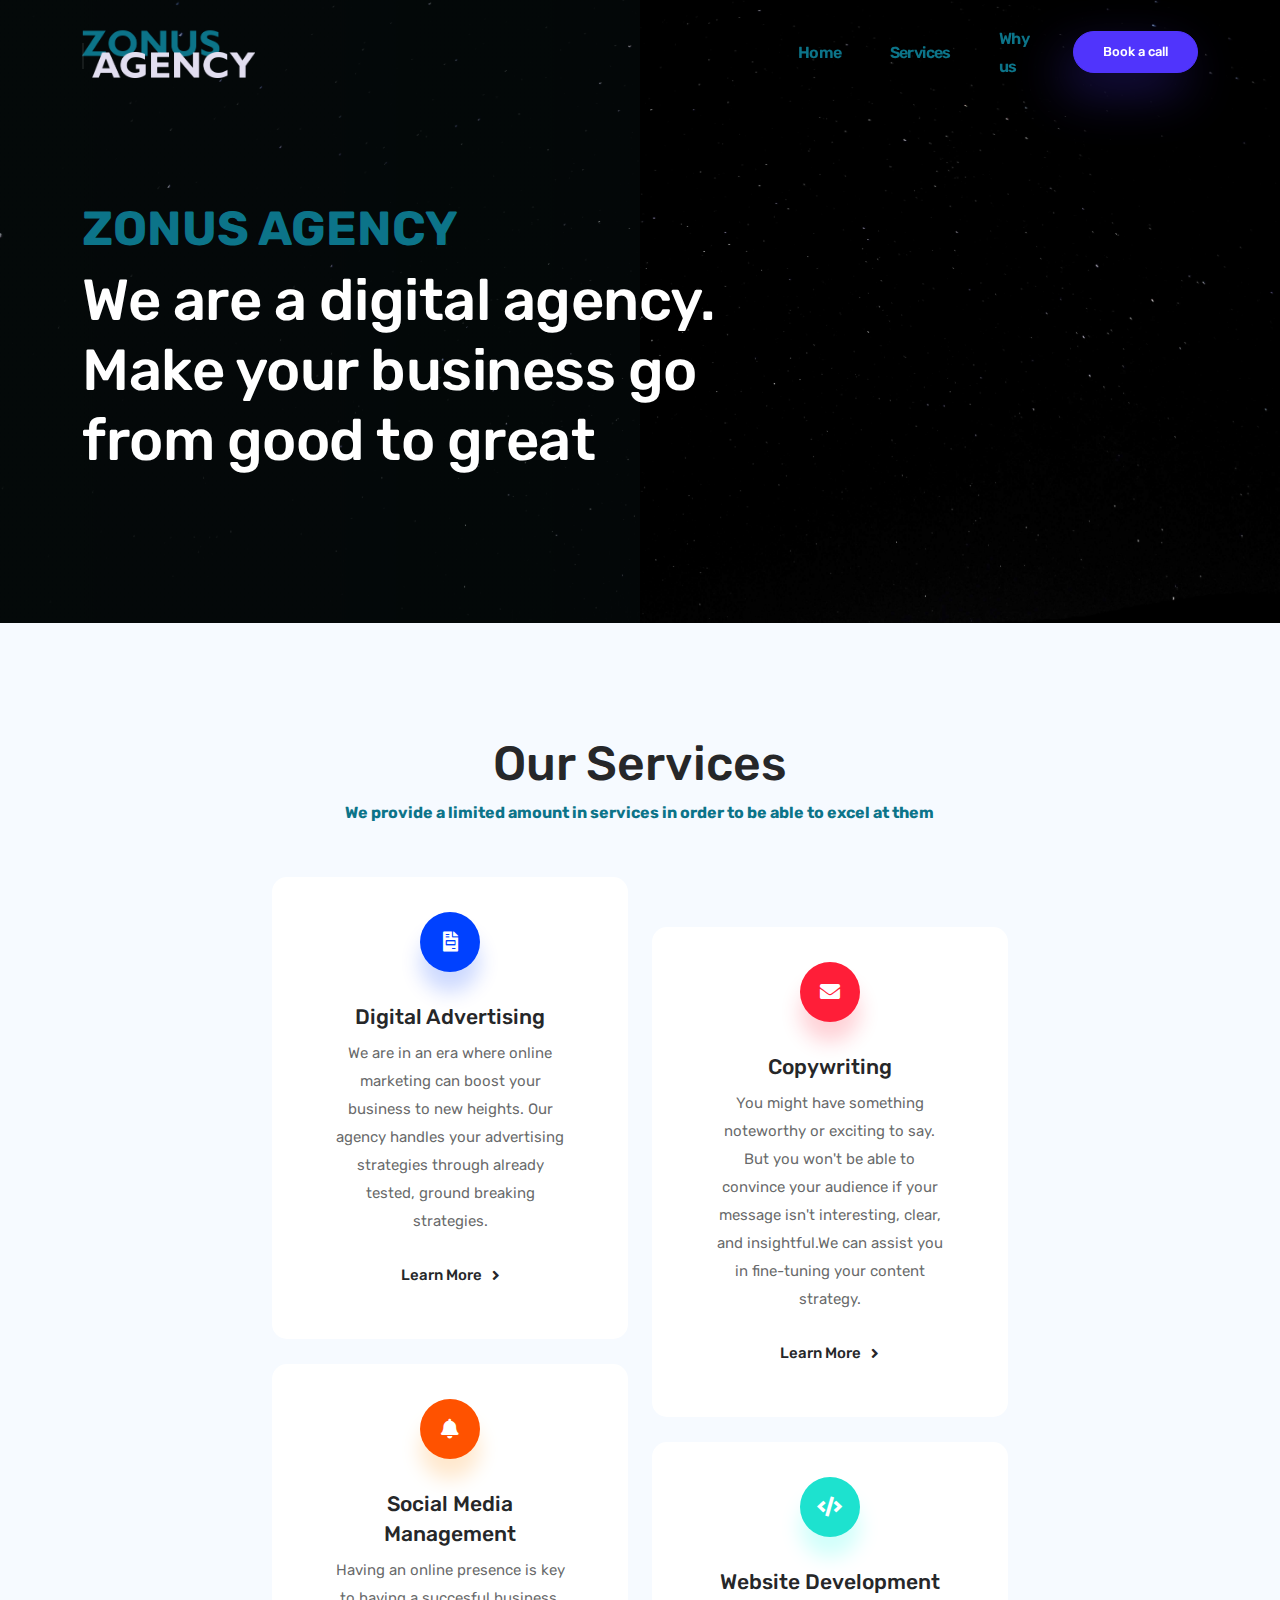
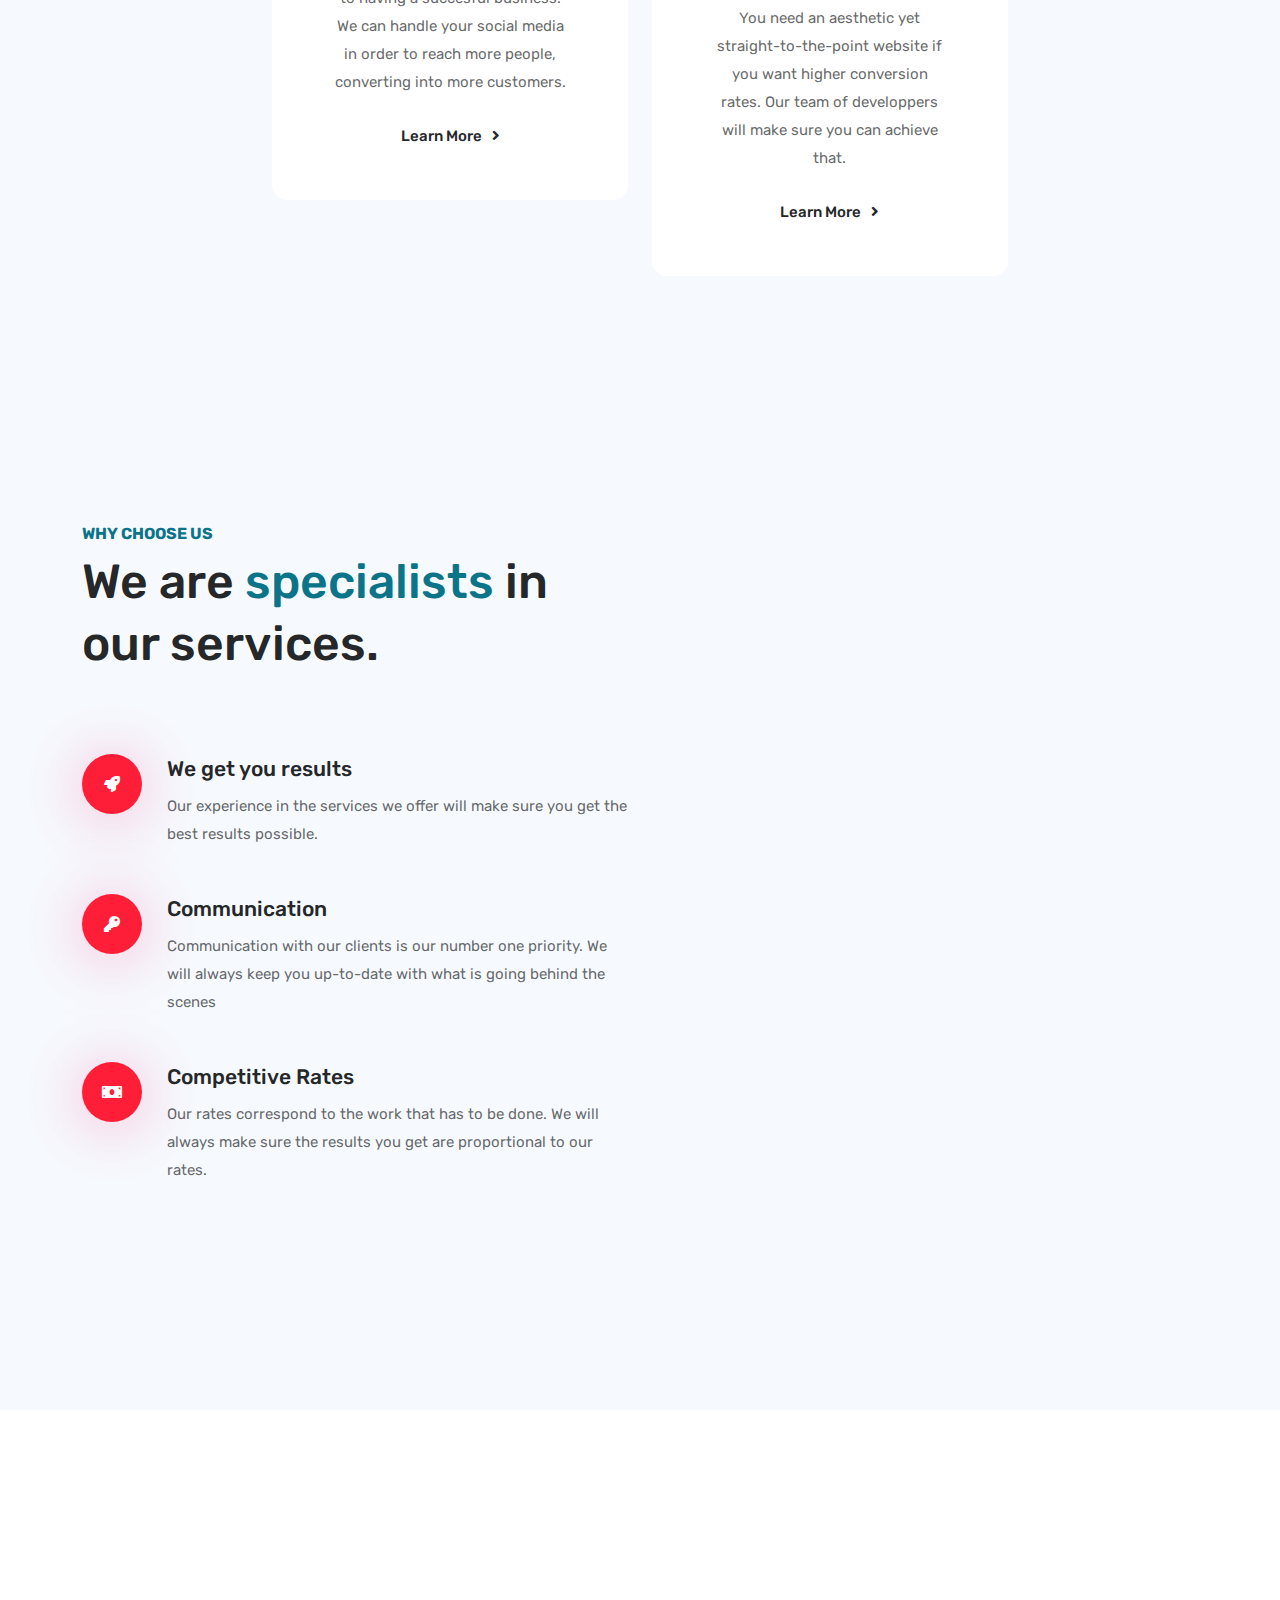
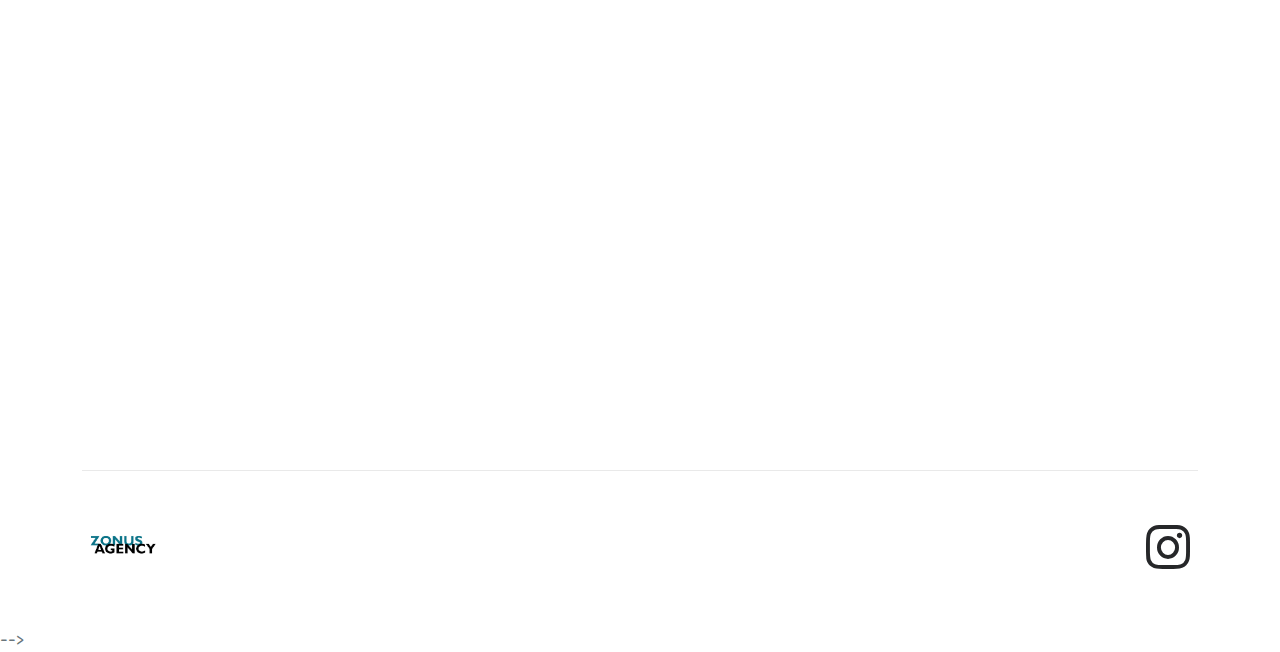
==== commit f59be08f: "Update index.html" ====
--- a/index.html
+++ b/index.html
@@ -249,7 +249,7 @@
             <div class="copyright-block copyright-block--l3">
               <div class="row  text-center align-items-center">
                 <div class="col-xs-6 text-sm-start">
-                  <img src="image/home-4/ZonusProfile copy.jpg" style="width: 15%;" alt="" class="light-version-logo">
+                  <img src="image/home-4/ZonusProfile copyb.jpg" style="width: 15%;" alt="" class="light-version-logo">
                 </div>
                 <div class="col-xs-6 text-sm-end">
                   <ul class="footer-social-share footer-social-share--rounded">
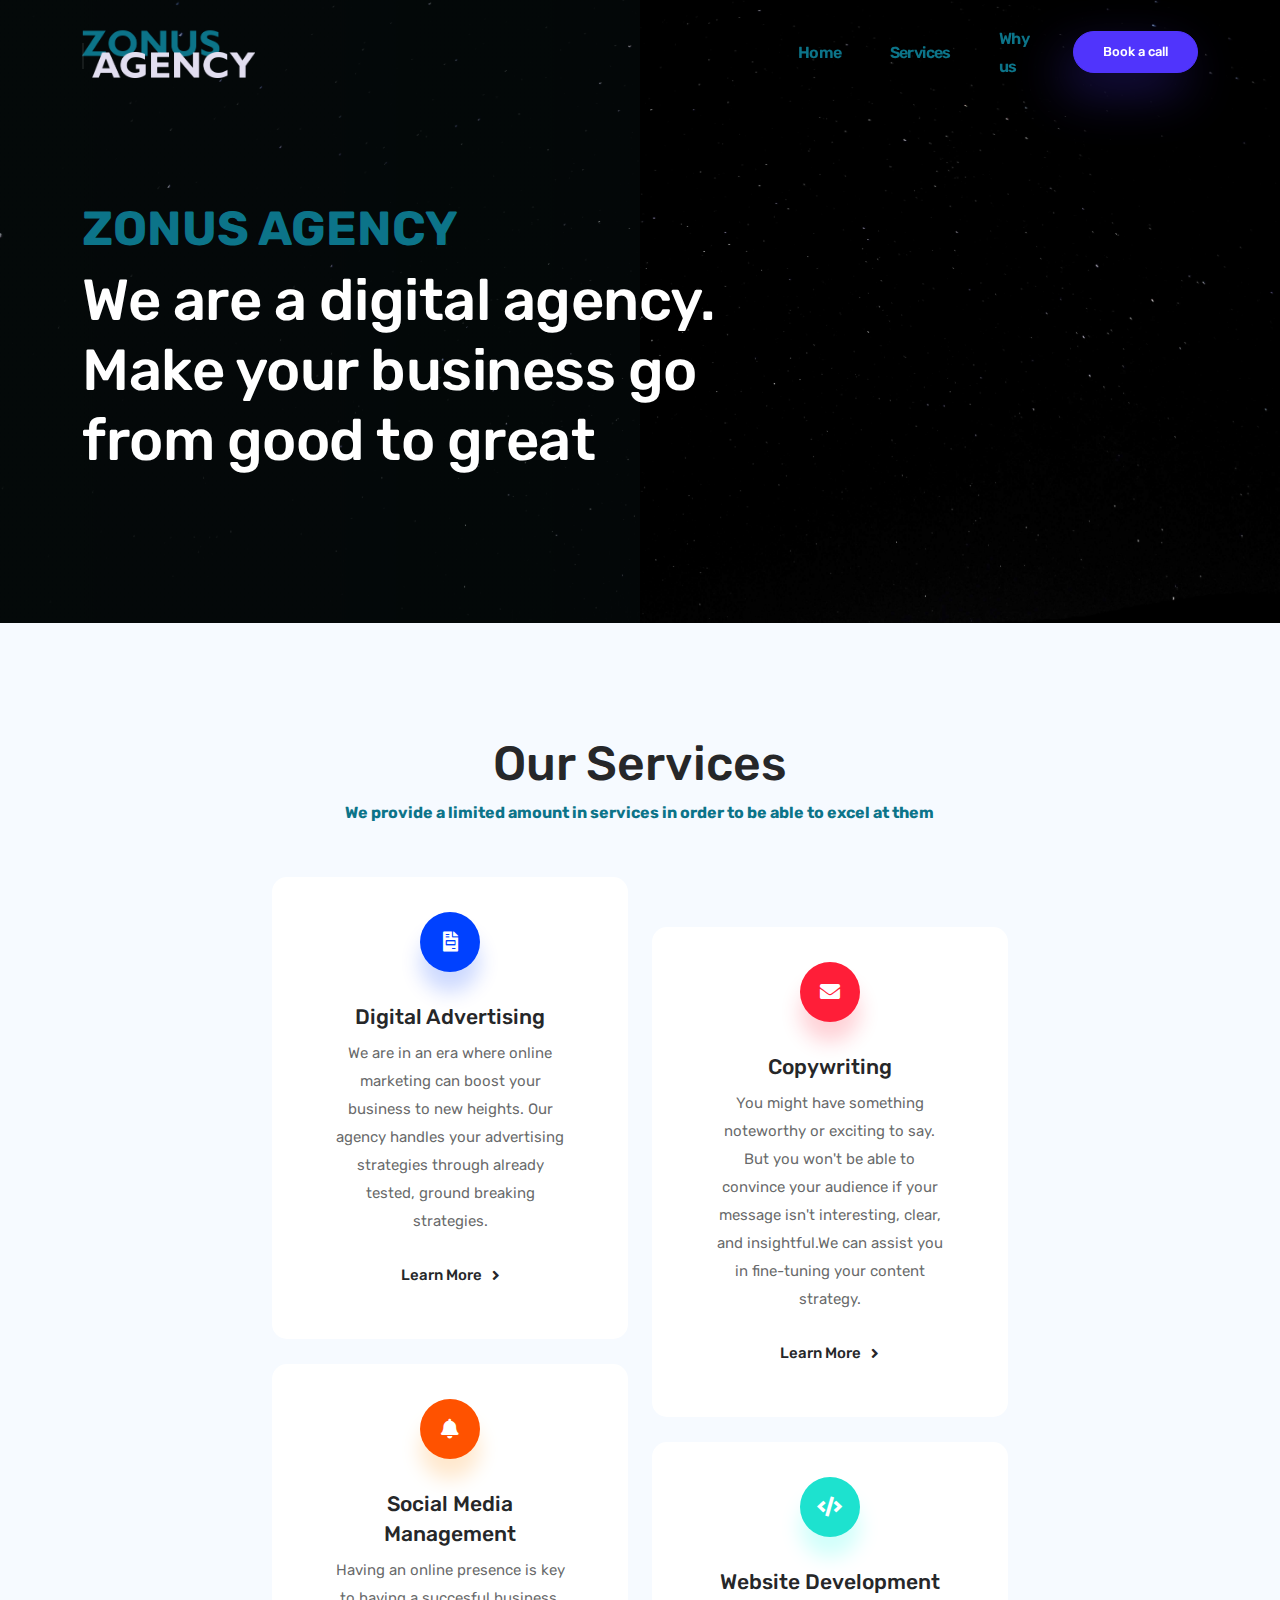
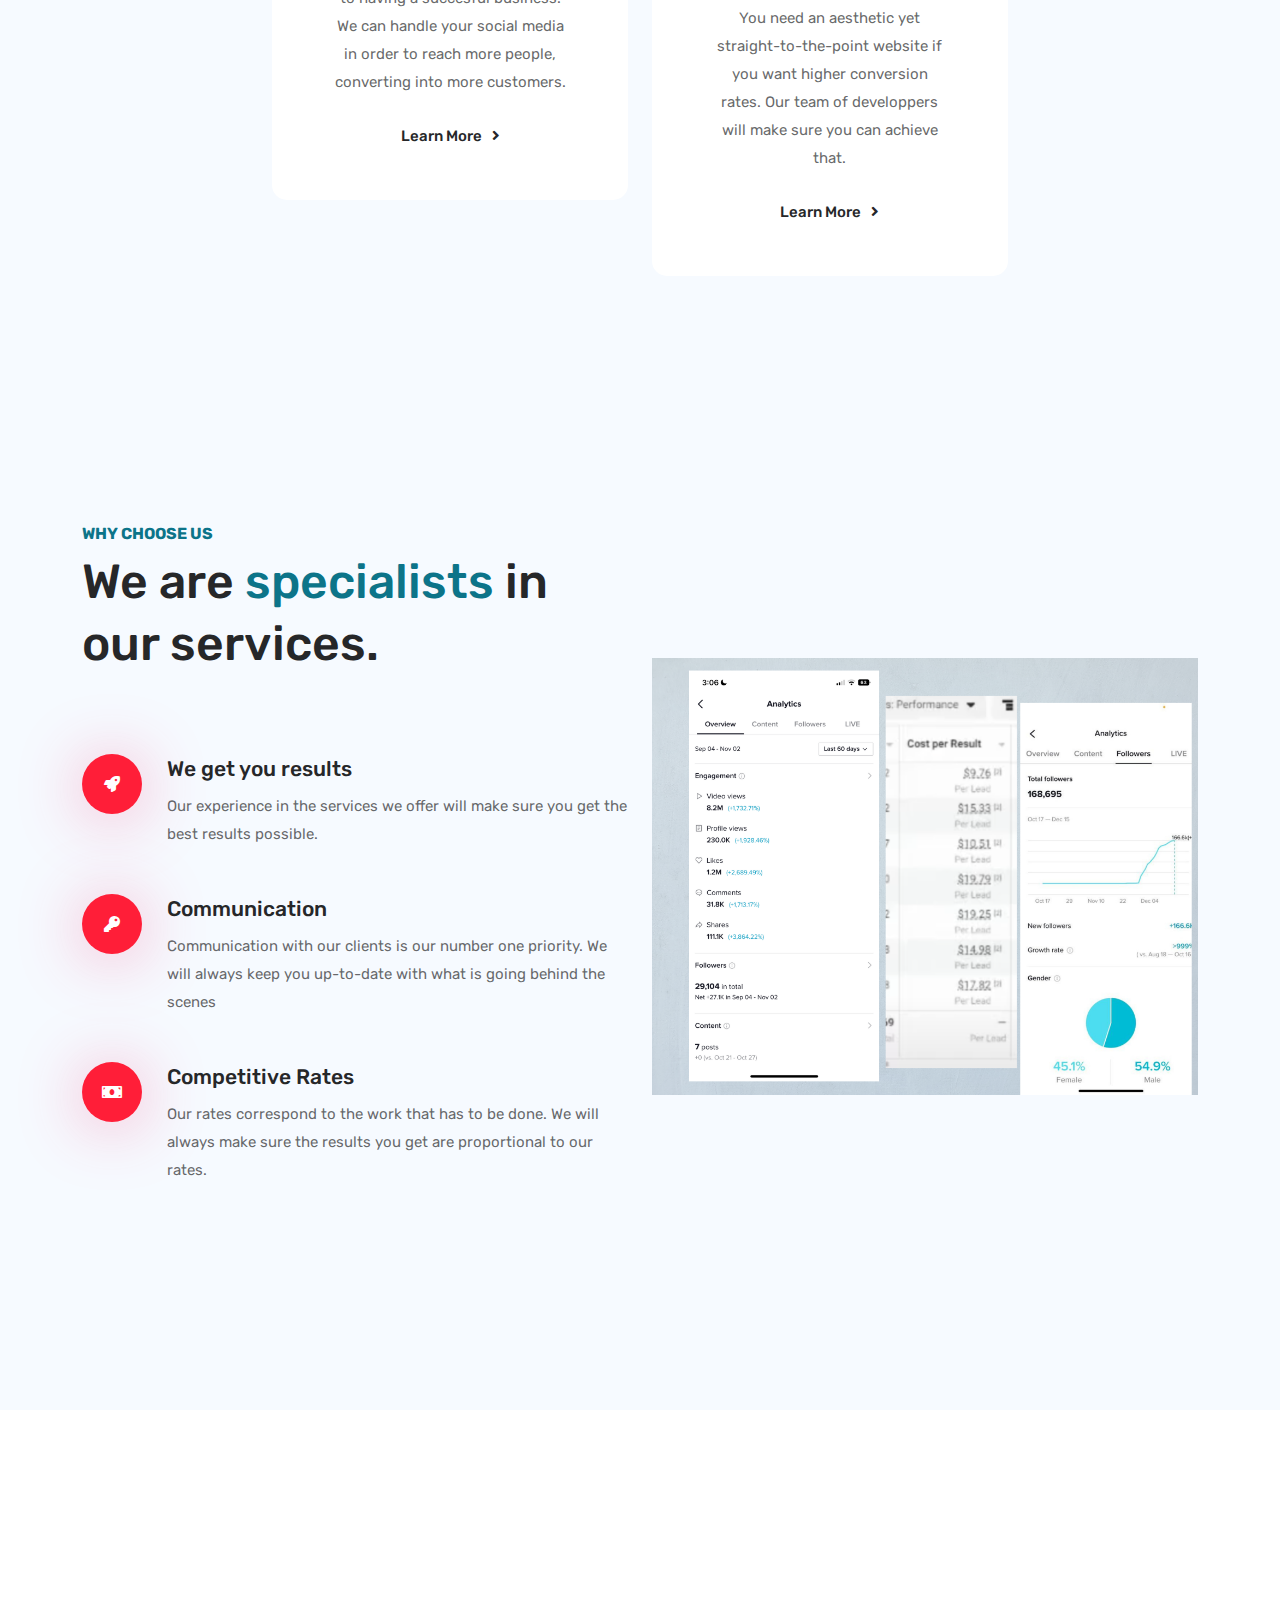
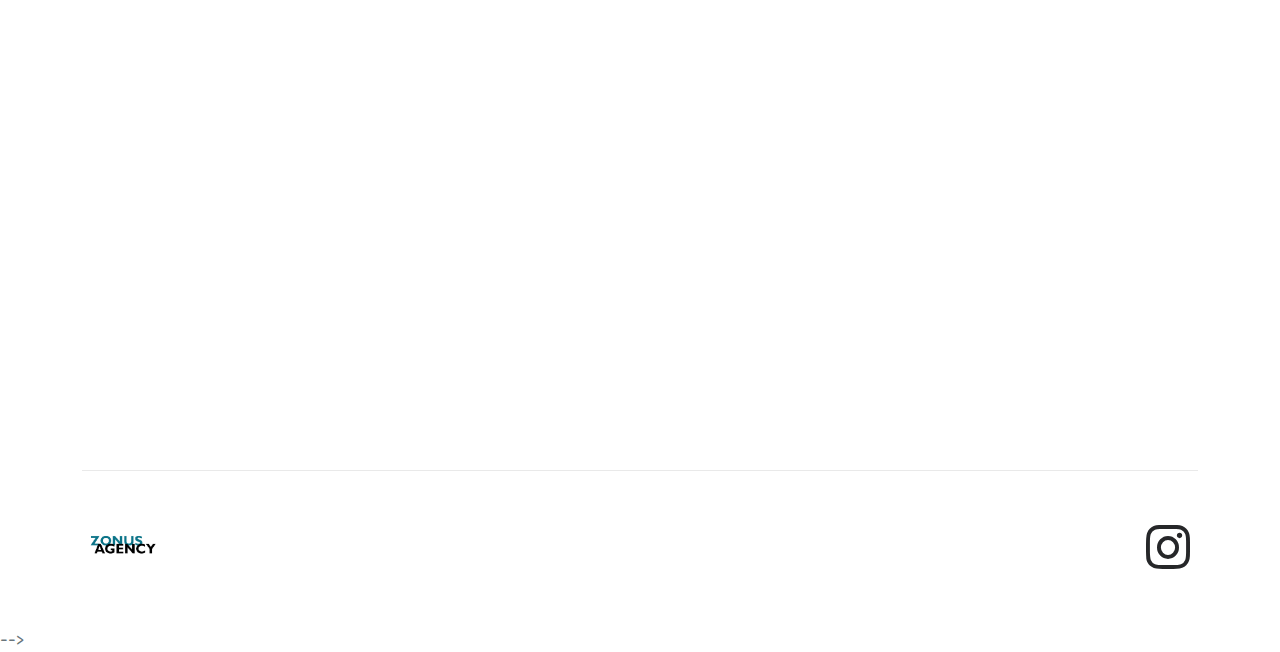
==== commit 99876de2: "Update index.html" ====
--- a/index.html
+++ b/index.html
@@ -215,7 +215,7 @@
           </div>
           <div class="col-xxl-7 col-xl-6 col-lg-5 col-md-9 col-xs-10 order-1 order-lg-2">
             <div class="content-img content-img--l4-1">
-              <img class="w-100" src="image/home-4/BCF8E757-7A6B-4BEB-B277-679407DFA2A6.jpg" alt="">
+              <img class="w-100" src="image/home-4/BCF8E757-7A6B-4BEB-B277-679407DFA2A6.png" alt="">
             </div>
           </div>
         </div>
